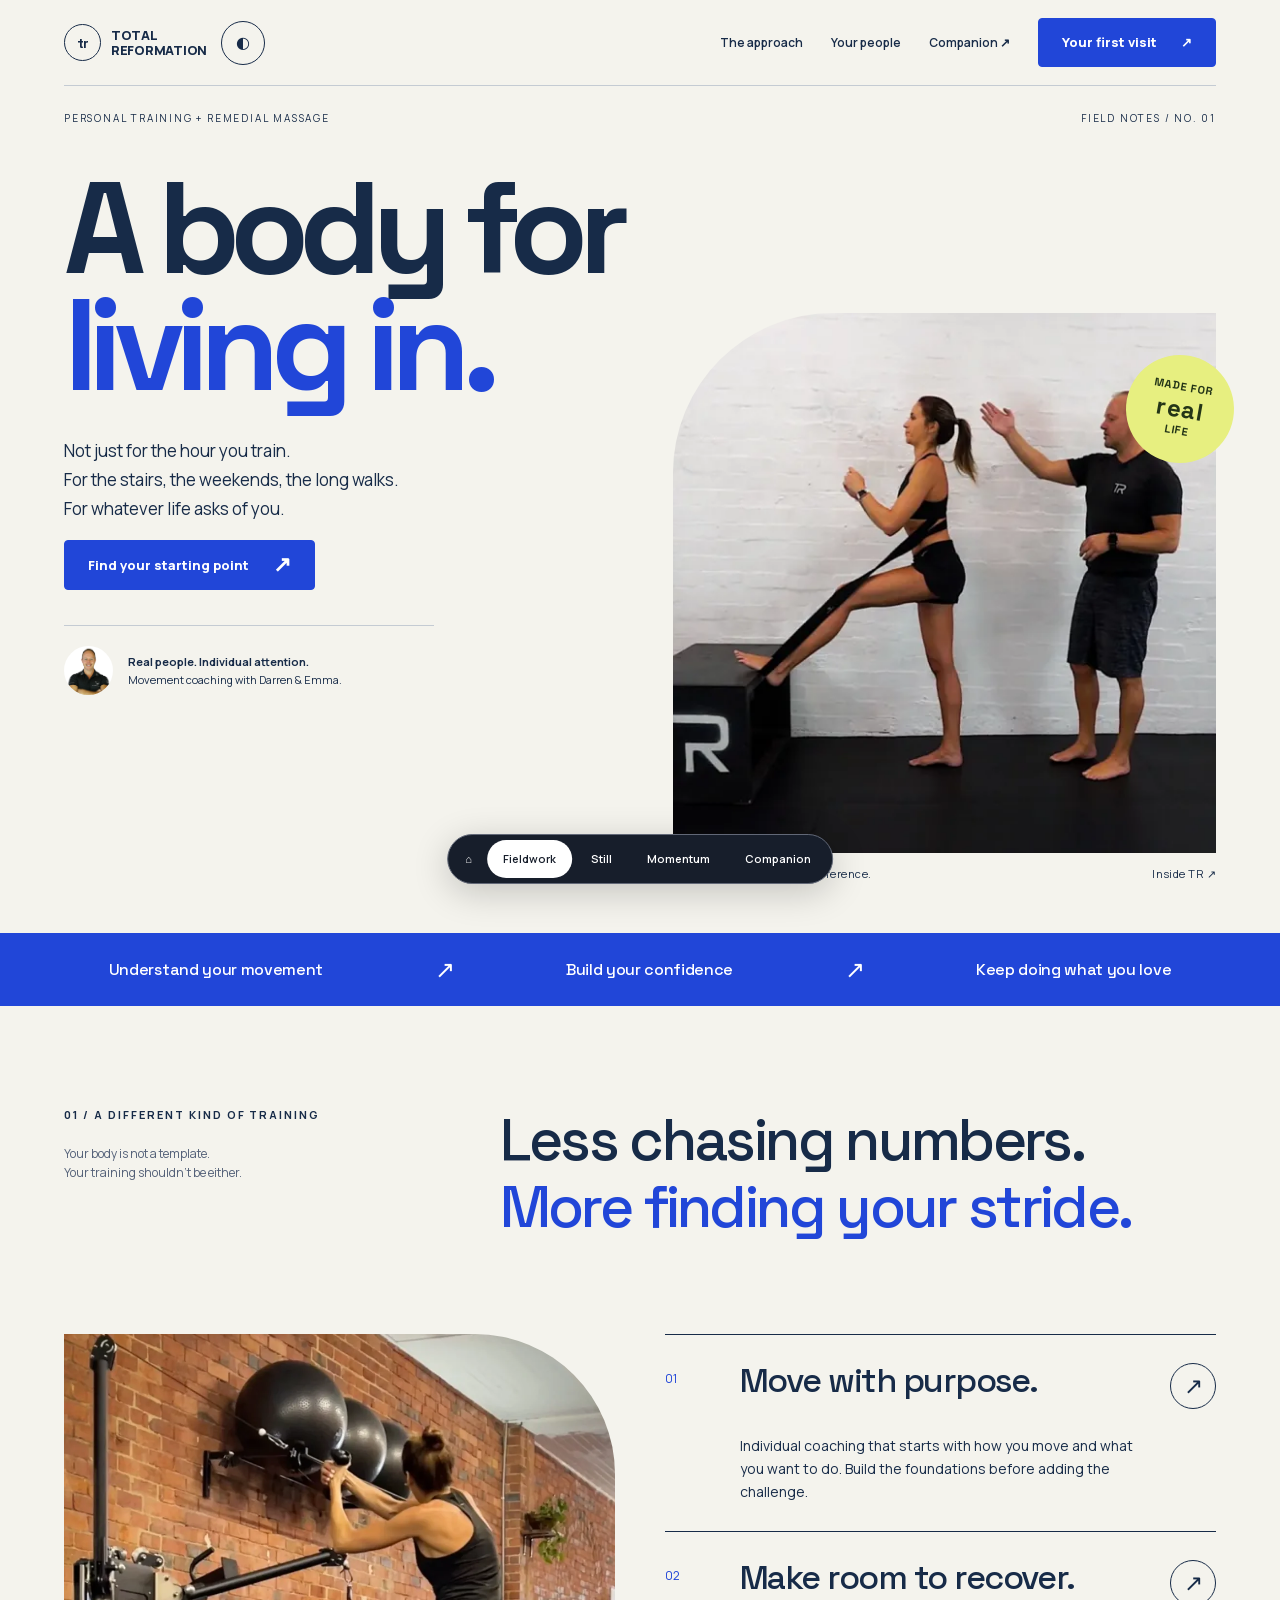
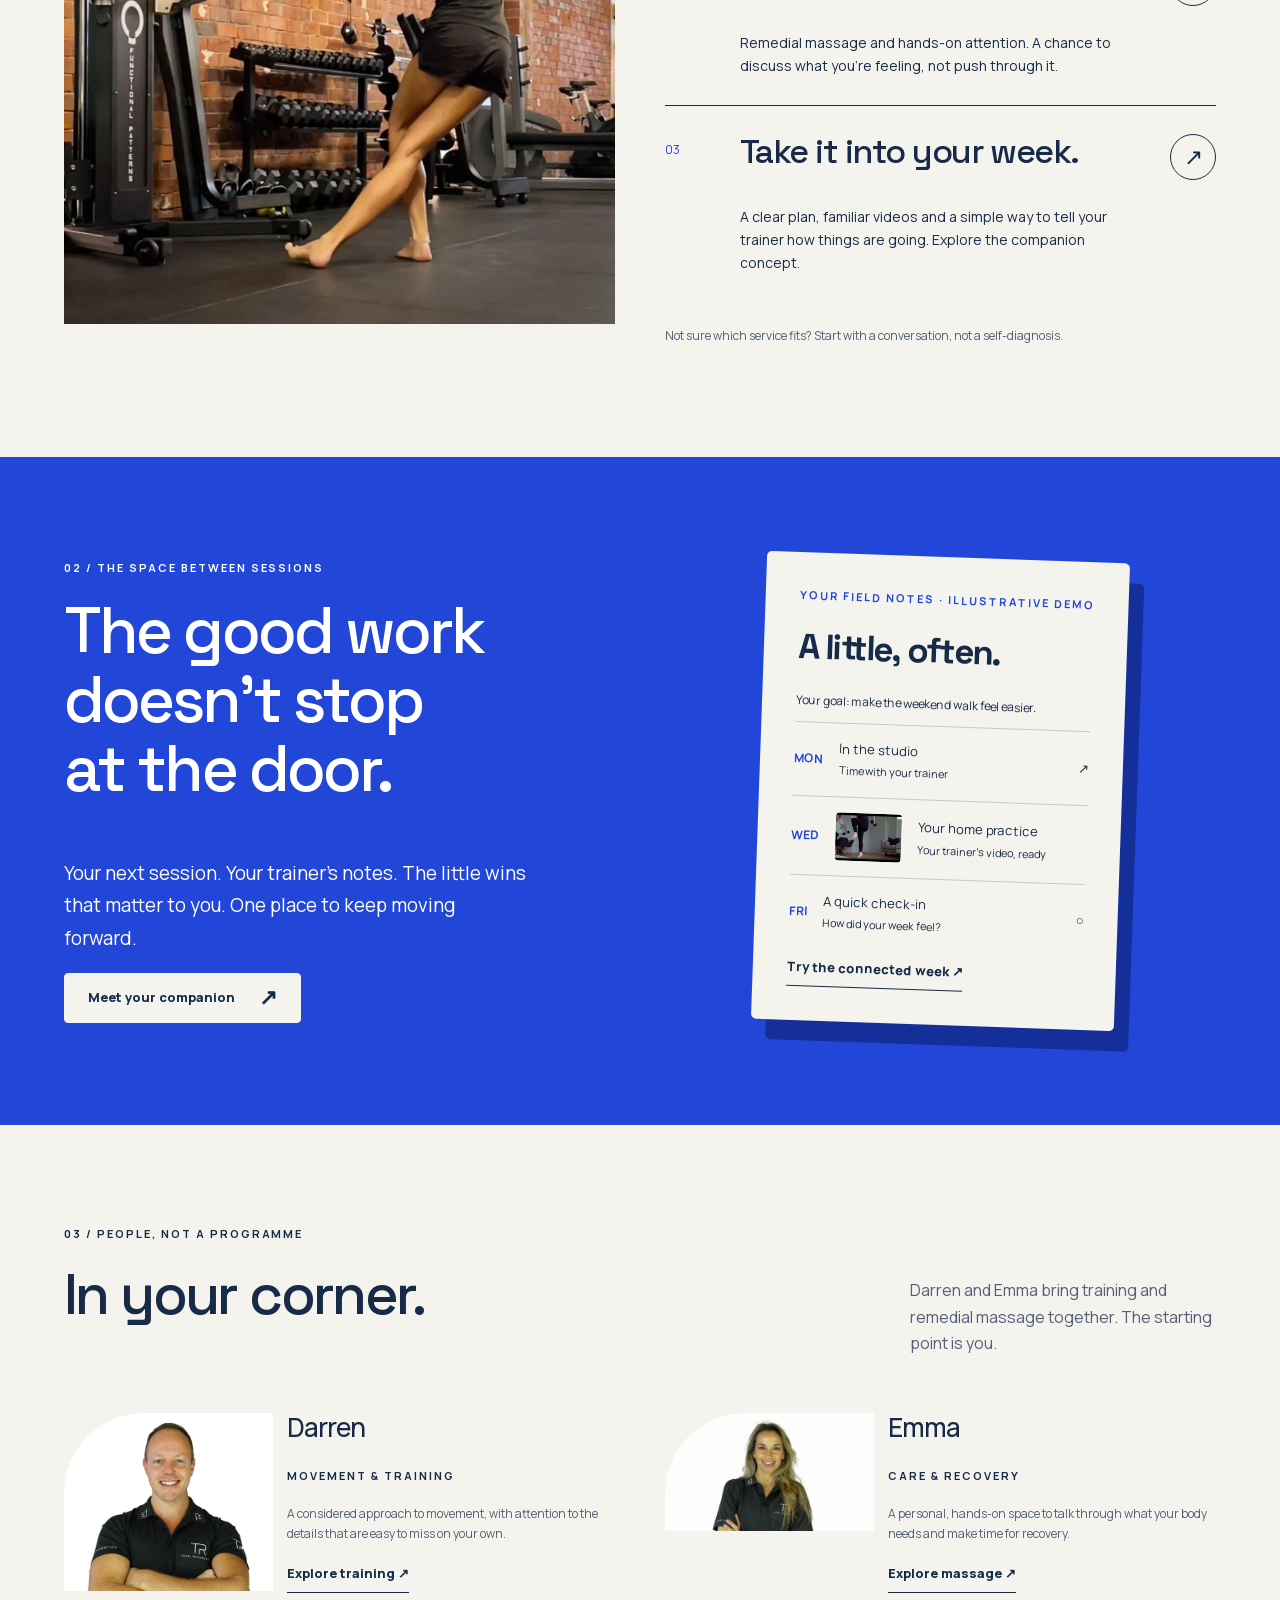
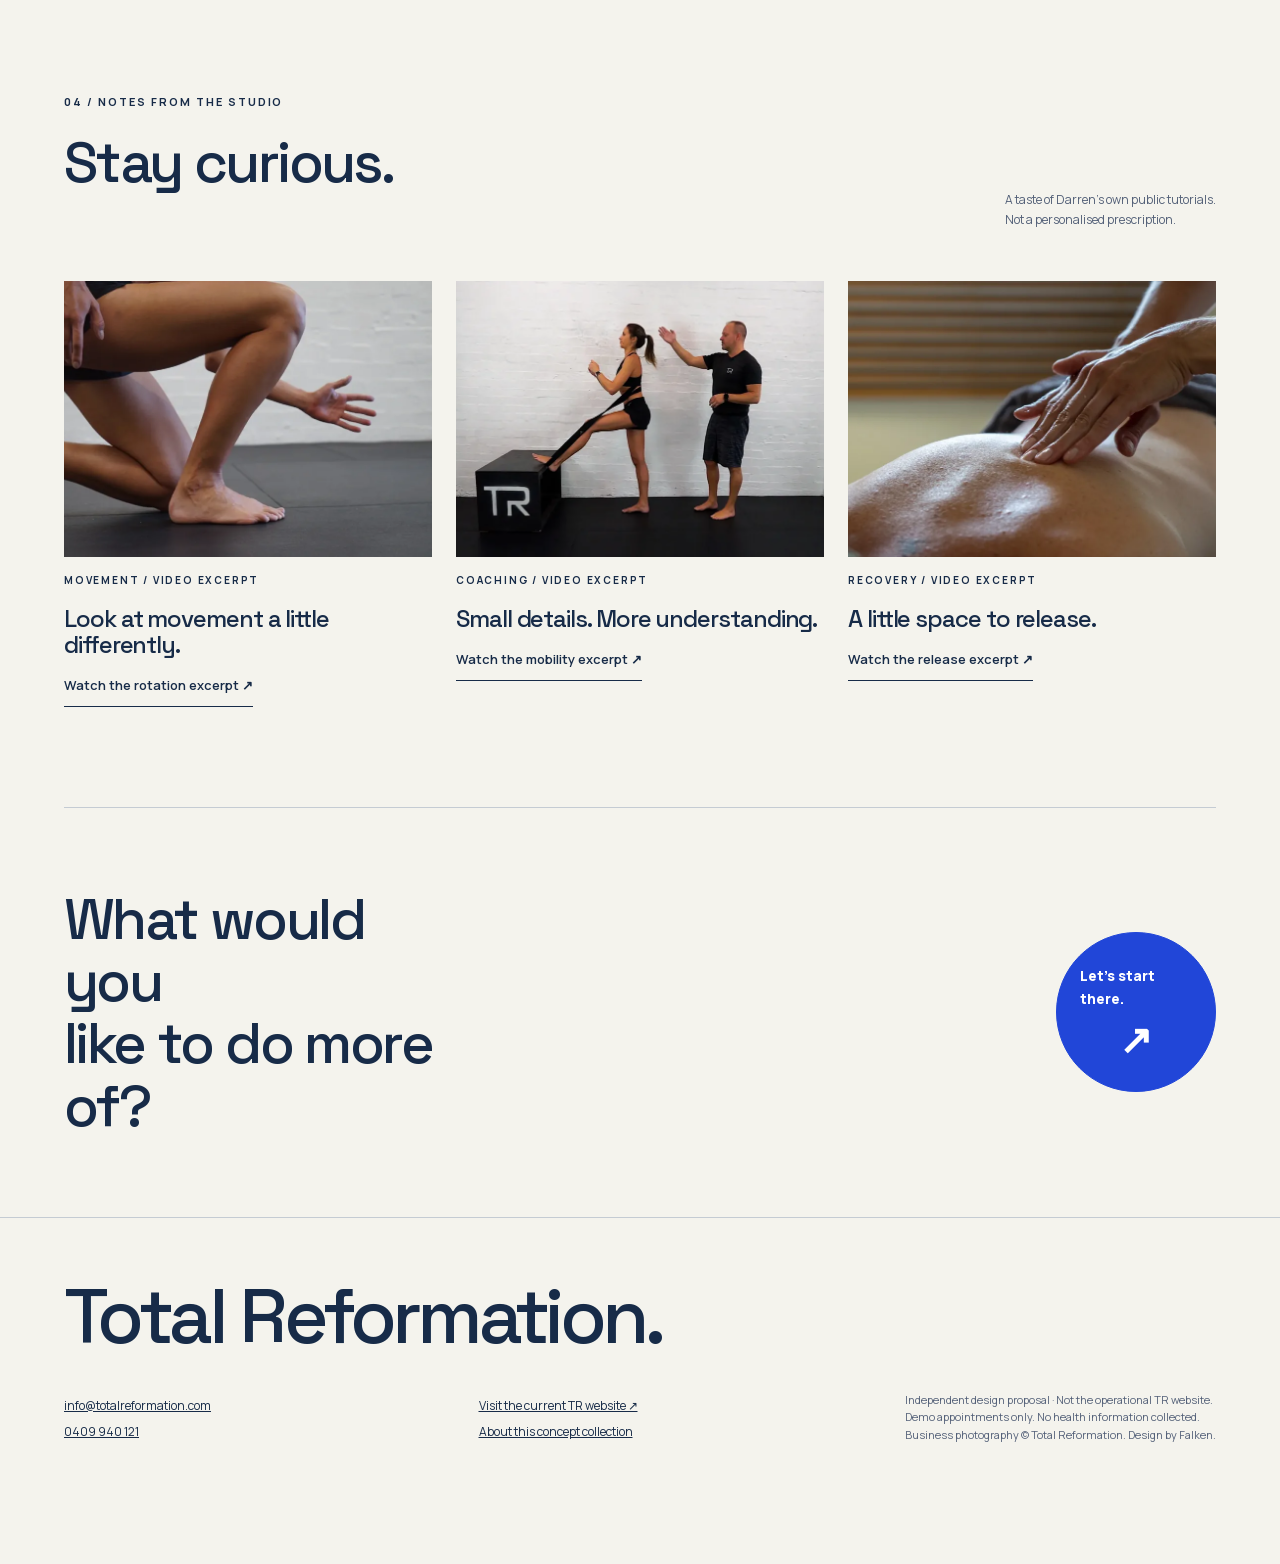
==== fieldwork/index.html @ 8cc41760 "Publish independent TR alternate collection and companion demo" ====
<!doctype html><html lang="en-AU"><head><meta charset="utf-8"><link rel="preload" href="../assets/fonts/space-latin-0.woff2" as="font" type="font/woff2" crossorigin><link rel="preload" href="../assets/fonts/manrope-latin-0.woff2" as="font" type="font/woff2" crossorigin><meta name="viewport" content="width=device-width,initial-scale=1,viewport-fit=cover"><meta name="robots" content="noindex,nofollow"><meta name="description" content="A bold editorial concept for personal training and remedial massage."><meta name="theme-color" content="#2348ea"><title>Fieldwork — movement, for the life you lead · Total Reformation</title><link rel="icon" href="../assets/icon.svg" type="image/svg+xml"><link rel="stylesheet" href="../assets/core.css"><link rel="stylesheet" href="../assets/directions.css"><meta property="og:title" content="Total Reformation — the alternate collection"><meta property="og:description" content="Three independent website concepts and a working companion demo by Falken."><meta property="og:type" content="website"><meta property="og:url" content="https://falk3n.github.io/tr-atelier/fieldwork/"><meta property="og:image" content="https://falk3n.github.io/tr-atelier/assets/previews/social.jpg"><meta name="twitter:card" content="summary_large_image"></head><body class="fieldwork" data-concept="fieldwork"><a href="#main" class="skip">Skip to content</a><header class="wrap site-nav"><div class="flex"><a class="brand" href="../"><span class="brand-mark" aria-hidden="true">tr</span><span>TOTAL<br>REFORMATION</span></a><div class="theme-wrap"><button class="theme-toggle" aria-label="Choose colour theme" aria-expanded="false" aria-controls="theme-menu">◐</button><div class="theme-menu" id="theme-menu" hidden><button data-theme="default" aria-pressed="true"><i style="--swatch:#2146d8"></i>Cobalt</button><button data-theme="ink" aria-pressed="false"><i style="--swatch:#172b48"></i>Ink</button></div></div></div><nav class="nav-links" id="primary-navigation" aria-label="Main navigation"><a href="#approach">The approach</a><a href="#people">Your people</a><a href="../app/">Companion ↗</a><button class="btn" data-book="First conversation">Your first visit <span aria-hidden="true">↗</span></button></nav><button class="mobile-menu" aria-label="Open navigation" aria-expanded="false" aria-controls="primary-navigation">☰</button></header>
<main id="main"><div class="wrap"><div class="field-topline"><span>Personal training + remedial massage</span><span>Field notes / No. 01</span></div><section class="field-hero" aria-labelledby="hero-title"><h1 id="hero-title" class="field-title fade-in">A body for<br><span>living in.</span></h1><div class="field-hero-grid"><div class="field-hero-copy"><p class="lede">Not just for the hour you train.<br>For the stairs, the weekends, the long walks. For whatever life asks of you.</p><button class="btn" data-finder>Find your starting point <span class="arrow" aria-hidden="true">↗</span></button><div class="field-note"><img src="../assets/img/darren-portrait.webp" srcset="../assets/img/darren-portrait-600.webp 600w, ../assets/img/darren-portrait-1000.webp 1000w, ../assets/img/darren-portrait.webp 1400w" sizes="(max-width: 650px) 90vw, 650px" width="49" height="49" alt="Darren"><p><b>Real people. Individual attention.</b><br>Movement coaching with Darren & Emma.</p></div></div><figure class="field-photo"><img src="../assets/img/box-coach.webp" srcset="../assets/img/box-coach-600.webp 600w, ../assets/img/box-coach-1000.webp 1000w, ../assets/img/box-coach.webp 1800w" sizes="(max-width: 650px) 90vw, 650px" width="900" height="600" fetchpriority="high" alt="Darren guiding a client through a movement on a training box"><div class="field-stamp" aria-hidden="true">MADE FOR<span>real</span>LIFE</div><figcaption class="image-label"><span>01 / The detail makes the difference.</span><span>Inside TR ↗</span></figcaption></figure></div></section></div>
<div class="field-stripe" aria-label="Our focus"><span>Understand your movement</span><i aria-hidden="true">↗</i><span>Build your confidence</span><i aria-hidden="true">↗</i><span>Keep doing what you love</span></div>
<section id="approach" class="section wrap"><div class="field-intro"><div><span class="eyebrow">01 / A different kind of training</span><p class="muted small">Your body is not a template.<br>Your training shouldn’t be either.</p></div><h2>Less chasing numbers.<br><span>More finding your stride.</span></h2></div><div class="grid-2" style="margin-top:45px"><img class="field-method-photo" src="../assets/img/cable-lunge.webp" srcset="../assets/img/cable-lunge-600.webp 600w, ../assets/img/cable-lunge-1000.webp 1000w, ../assets/img/cable-lunge.webp 1440w" sizes="(max-width: 650px) 90vw, 650px" width="600" height="900" loading="lazy" alt="A client practising a cable movement in the TR studio"><div><div class="field-service"><span class="num">01</span><div><h3>Move with purpose.</h3><p>Individual coaching that starts with how you move and what you want to do. Build the foundations before adding the challenge.</p></div><button data-book="Private training" aria-label="Explore private training">↗</button></div><div class="field-service"><span class="num">02</span><div><h3>Make room to recover.</h3><p>Remedial massage and hands-on attention. A chance to discuss what you’re feeling, not push through it.</p></div><button data-book="Remedial massage" aria-label="Explore remedial massage">↗</button></div><div class="field-service"><span class="num">03</span><div><h3>Take it into your week.</h3><p>A clear plan, familiar videos and a simple way to tell your trainer how things are going. Explore the companion concept.</p></div><button data-finder aria-label="Explore a plan for your week">↗</button></div><p class="small muted" style="margin-top:24px">Not sure which service fits? Start with a conversation, not a self-diagnosis.</p></div></div></section>
<section class="field-blue section"><div class="wrap grid-2"><div><span class="eyebrow">02 / The space between sessions</span><h2>The good work<br>doesn’t stop<br>at the door.</h2><p class="lede">Your next session. Your trainer’s notes. The little wins that matter to you. One place to keep moving forward.</p><a class="btn light" href="../app/">Meet your companion <span class="arrow">↗</span></a></div><div class="notebook"><span class="eyebrow">Your field notes · illustrative demo</span><div class="day">A little, often.</div><p class="small">Your goal: make the weekend walk feel easier.</p><div class="notebook-row"><b>MON</b><div>In the studio<br><small>Time with your trainer</small></div><span>↗</span></div><div class="notebook-row"><b>WED</b><img src="../assets/video/rotation-flow.jpg" width="66" height="48" loading="lazy" alt="Preview of Darren’s movement tutorial"><div>Your home practice<br><small>Your trainer’s video, ready</small></div></div><div class="notebook-row"><b>FRI</b><div>A quick check-in<br><small>How did your week feel?</small></div><span>○</span></div><a class="text-link" href="../app/">Try the connected week ↗</a></div></div></section>
<section id="people" class="section wrap"><div class="section-head"><div><span class="eyebrow">03 / People, not a programme</span><h2>In your corner.</h2></div><p class="muted">Darren and Emma bring training and remedial massage together. The starting point is you.</p></div><div class="grid-2"><article class="flex" style="align-items:start"><img src="../assets/img/darren-portrait.webp" srcset="../assets/img/darren-portrait-600.webp 600w, ../assets/img/darren-portrait-1000.webp 1000w, ../assets/img/darren-portrait.webp 1400w" sizes="(max-width: 650px) 90vw, 650px" width="180" height="200" loading="lazy" alt="Darren" style="width:38%;border-radius:80px 0 0 0"><div><h3>Darren</h3><span class="eyebrow">Movement & training</span><p class="small muted">A considered approach to movement, with attention to the details that are easy to miss on your own.</p><button class="text-link" data-book="Private training" style="background:none;border:0;border-bottom:1px solid;color:inherit">Explore training ↗</button></div></article><article class="flex" style="align-items:start"><img src="../assets/img/emma-portrait.webp" srcset="../assets/img/emma-portrait-600.webp 600w, ../assets/img/emma-portrait-1000.webp 1000w, ../assets/img/emma-portrait.webp 1400w" sizes="(max-width: 650px) 90vw, 650px" width="180" height="200" loading="lazy" alt="Emma" style="width:38%;border-radius:80px 0 0 0"><div><h3>Emma</h3><span class="eyebrow">Care & recovery</span><p class="small muted">A personal, hands-on space to talk through what your body needs and make time for recovery.</p><button class="text-link" data-book="Remedial massage" style="background:none;border:0;border-bottom:1px solid;color:inherit">Explore massage ↗</button></div></article></div></section>
<section class="wrap section" style="padding-top:0"><div class="section-head"><div><span class="eyebrow">04 / Notes from the studio</span><h2>Stay curious.</h2></div><p class="small muted">A taste of Darren’s own public tutorials.<br>Not a personalised prescription.</p></div><div class="grid-3"><article class="journal-card"><img src="../assets/img/twist.webp" srcset="../assets/img/twist-600.webp 600w, ../assets/img/twist-1000.webp 1000w, ../assets/img/twist.webp 1800w" sizes="(max-width: 650px) 90vw, 650px" width="700" height="450" loading="lazy" alt="Close-up of a controlled floor movement"><span class="eyebrow">Movement / video excerpt</span><h3>Look at movement a little differently.</h3><button data-video="rotation-flow" data-title="Exploring rotation">Watch the rotation excerpt ↗</button></article><article class="journal-card"><img src="../assets/img/box-coach.webp" srcset="../assets/img/box-coach-600.webp 600w, ../assets/img/box-coach-1000.webp 1000w, ../assets/img/box-coach.webp 1800w" sizes="(max-width: 650px) 90vw, 650px" width="700" height="450" loading="lazy" alt="Trainer coaching a client on a box"><span class="eyebrow">Coaching / video excerpt</span><h3>Small details. More understanding.</h3><button data-video="box-mobility" data-title="Box mobility, with Darren">Watch the mobility excerpt ↗</button></article><article class="journal-card"><img src="../assets/img/massage.webp" srcset="../assets/img/massage-600.webp 600w, ../assets/img/massage-1000.webp 1000w, ../assets/img/massage.webp 1800w" sizes="(max-width: 650px) 90vw, 650px" width="700" height="450" loading="lazy" alt="Hands-on massage treatment"><span class="eyebrow">Recovery / video excerpt</span><h3>A little space to release.</h3><button data-video="fascial-release" data-title="A look at fascial release">Watch the release excerpt ↗</button></article></div></section>
<section class="field-last wrap"><h2>What would you<br>like to do more of?</h2><button class="btn" data-finder>Let’s start there.<span class="arrow">↗</span></button></section></main><footer class="site-footer"><div class="wrap"><div class="footer-brand">Total Reformation.</div><div class="footer-bottom"><div><a href="mailto:info@totalreformation.com">info@totalreformation.com</a><br><a href="tel:+61409940121">0409 940 121</a></div><div><a href="https://www.totalreformation.com/" target="_blank" rel="noopener">Visit the current TR website ↗</a><br><a href="../#design-notes">About this concept collection</a></div><p class="demo-note">Independent design proposal · Not the operational TR website.<br>Demo appointments only. No health information collected.<br>Business photography © Total Reformation. Design by Falken.</p></div></div></footer><script src="../assets/core.js"></script></body></html>
---- assets/core.css ----
@font-face {
  font-family: Manrope;
  font-style: normal;
  font-weight: 400 800;
  font-display: swap;
  src: url(fonts/manrope-latin-0.woff2) format('woff2');
  unicode-range: U+0000-00FF, U+0131, U+0152-0153, U+02BB-02BC, U+02C6, U+02DA, U+02DC, U+0304, U+0308, U+0329, U+2000-206F, U+20AC, U+2122, U+2191, U+2193, U+2212, U+2215, U+FEFF, U+FFFD;
}
@font-face {
  font-family: Space;
  font-style: normal;
  font-weight: 400 700;
  font-display: swap;
  src: url(fonts/space-latin-0.woff2) format('woff2');
  unicode-range: U+0000-00FF, U+0131, U+0152-0153, U+02BB-02BC, U+02C6, U+02DA, U+02DC, U+0304, U+0308, U+0329, U+2000-206F, U+20AC, U+2122, U+2191, U+2193, U+2212, U+2215, U+FEFF, U+FFFD;
}
@font-face {
  font-family: Editorial;
  font-style: italic;
  font-weight: 400;
  font-display: swap;
  src: url(fonts/editorial-latin-0.woff2) format('woff2');
  unicode-range: U+0000-00FF, U+0131, U+0152-0153, U+02BB-02BC, U+02C6, U+02DA, U+02DC, U+0304, U+0308, U+0329, U+2000-206F, U+20AC, U+2122, U+2191, U+2193, U+2212, U+2215, U+FEFF, U+FFFD;
}
@font-face {
  font-family: Editorial;
  font-style: normal;
  font-weight: 400;
  font-display: swap;
  src: url(fonts/editorial-latin-1.woff2) format('woff2');
  unicode-range: U+0000-00FF, U+0131, U+0152-0153, U+02BB-02BC, U+02C6, U+02DA, U+02DC, U+0304, U+0308, U+0329, U+2000-206F, U+20AC, U+2122, U+2191, U+2193, U+2212, U+2215, U+FEFF, U+FFFD;
}

:root{--paper:#f5f4ec;--ink:#171e2b;--muted:#535965;--line:#cdd0ca;--accent:#2348ea;--on-accent:#fff;--card:#fff;--sans:Manrope,Arial,sans-serif;--display:Space,Arial,sans-serif}*{box-sizing:border-box}html{scroll-behavior:smooth;scroll-padding-top:100px}body{margin:0;font:400 16px/1.65 var(--sans);color:var(--ink);background:var(--paper);-webkit-font-smoothing:antialiased}body:has(dialog[open]){overflow:hidden}a{color:inherit}button,input,select,textarea{font:inherit}button,a,input,select,textarea{-webkit-tap-highlight-color:transparent}button,a{touch-action:manipulation}button{cursor:pointer}img{display:block;max-width:100%;height:auto}video{display:block;width:100%;background:#111}h1,h2,h3,p{margin-top:0}h1,h2,h3{font-weight:500;line-height:1.08;letter-spacing:-.045em}h1,h2{font-family:var(--display)}h1{font-size:clamp(56px,7.8vw,116px)}h2{font-size:clamp(38px,4.5vw,70px)}h3{font-size:26px}p{max-width:65ch}figure{margin:0}.wrap{width:min(1360px,90%);margin-inline:auto}.section{padding-block:100px}.eyebrow{font:700 11px/1.6 var(--sans);text-transform:uppercase;letter-spacing:.18em;display:block;margin-bottom:20px}.lede{font-size:19px;line-height:1.7;max-width:42ch}.muted{color:var(--muted)}.small{font-size:12px;line-height:1.6}.flex{display:flex;align-items:center;gap:14px}.spread{justify-content:space-between}.stack{display:flex;flex-direction:column;gap:14px}.grid-2{display:grid;grid-template-columns:1fr 1fr;gap:50px}.grid-3{display:grid;grid-template-columns:repeat(3,1fr);gap:24px}.section-head{display:flex;justify-content:space-between;align-items:end;gap:40px;margin-bottom:40px}.section-head>p{max-width:34ch}.btn{display:inline-flex;align-items:center;justify-content:center;gap:24px;min-height:48px;padding:13px 23px;text-decoration:none;background:var(--accent);color:var(--on-accent);border:1px solid var(--accent);font-size:13px;font-weight:800;border-radius:4px;transition:transform .2s,background .2s}.btn:hover{transform:translateY(-3px)}.btn.ghost{background:transparent;border-color:currentColor;color:inherit}.btn.light{background:var(--paper);color:var(--ink);border-color:var(--paper)}.text-link{text-decoration:none;border-bottom:1px solid currentColor;padding:8px 0;display:inline-block;font-size:13px;font-weight:800}.arrow{font-family:Arial,sans-serif;font-size:22px;line-height:1}.pill{font-size:11px;letter-spacing:.07em;border:1px solid currentColor;border-radius:99px;padding:7px 12px;display:inline-flex;align-items:center;gap:8px}.site-nav{height:86px;display:flex;align-items:center;justify-content:space-between;gap:20px;position:relative;z-index:20}.brand{display:flex;align-items:center;gap:10px;text-decoration:none;font-size:13px;font-weight:800;line-height:1.15;letter-spacing:-.02em}.brand-mark{width:37px;height:37px;display:grid;place-items:center;border:1.5px solid currentColor;border-radius:50%;font:700 14px var(--display);letter-spacing:-.08em}.nav-links{display:flex;align-items:center;gap:28px}.nav-links a{font-size:12px;font-weight:600;text-decoration:none}.mobile-menu{display:none;min-width:44px;min-height:44px;border:1px solid currentColor;background:none;color:inherit;border-radius:50%}.skip{position:fixed;top:-100px;left:16px;z-index:300;background:#fff;color:#111;padding:12px}.skip:focus{top:12px}:focus-visible{outline:3px solid #e5632b;outline-offset:5px}button:disabled{opacity:.5;cursor:not-allowed}.demo-note{font-size:11px;line-height:1.6;color:var(--muted)}.portrait{aspect-ratio:4/5;object-fit:cover}.image-label{font-size:11px;display:flex;justify-content:space-between;padding-top:12px;letter-spacing:.04em}.rule{border:0;border-top:1px solid var(--line);margin:35px 0}.site-footer{padding:60px 0 110px;border-top:1px solid var(--line)}.site-footer .footer-brand{font:500 clamp(35px,6vw,88px)/1 var(--display);letter-spacing:-.06em;margin-bottom:36px}.footer-bottom{display:flex;flex-wrap:wrap;justify-content:space-between;gap:20px}.footer-bottom a{font-size:12px}.concept-dock{position:fixed;z-index:80;bottom:16px;left:50%;transform:translateX(-50%);display:flex;gap:3px;padding:5px;background:#171e2b;color:#fff;border:1px solid #626877;border-radius:99px;box-shadow:0 8px 36px #0003;max-width:calc(100% - 16px)}.concept-dock a{white-space:nowrap;text-decoration:none;font-size:11px;font-weight:600;padding:10px 16px;border-radius:99px;line-height:1.2;display:flex;align-items:center;min-height:38px}.concept-dock a:hover{background:#333c4b}.concept-dock a[aria-current=page]{color:#171e2b;background:#fff}.concept-dock .dock-home{padding-inline:12px}.visually-hidden{position:absolute;width:1px;height:1px;padding:0;margin:-1px;overflow:hidden;clip:rect(0,0,0,0);white-space:nowrap;border:0}
dialog{color:var(--ink);background:var(--paper);border:0;border-radius:12px;width:min(620px,calc(100% - 28px));max-height:calc(100dvh - 40px);padding:32px;box-shadow:0 20px 100px #0005}dialog::backdrop{background:#111827b8;backdrop-filter:blur(6px)}dialog h2{font-size:36px;margin:18px 0}dialog h3{font-size:24px}.dialog-head{display:flex;align-items:center;justify-content:space-between;gap:20px}.icon-btn{min-height:44px;min-width:44px;border:1px solid var(--line);border-radius:50%;background:transparent;color:inherit;font-size:22px}.dialog-actions{display:flex;flex-wrap:wrap;gap:12px;margin-top:24px}.choice-grid{display:grid;grid-template-columns:1fr 1fr;gap:10px;margin:24px 0}.choice{border:1px solid var(--line);border-radius:5px;background:var(--card);color:var(--ink);padding:18px;text-align:left;min-height:68px;font-size:14px}.choice:hover,.choice[aria-pressed=true]{border-color:var(--accent);box-shadow:inset 0 0 0 1px var(--accent)}.result-box{border-left:3px solid var(--accent);background:var(--card);padding:24px;margin-top:20px}.field{display:grid;gap:6px;margin-bottom:18px;font-size:13px;font-weight:600}input,select,textarea{border:1px solid var(--line);border-radius:5px;background:var(--card);color:var(--ink);padding:13px 14px;min-height:48px;min-width:0;width:100%}textarea{resize:vertical}.toast{position:fixed;bottom:92px;left:50%;transform:translateX(-50%);z-index:200;background:#171e2b;color:white;padding:12px 22px;border-radius:6px;font-size:13px;max-width:calc(100% - 32px);box-shadow:0 10px 25px #0003}.faq{border-top:1px solid var(--line)}.faq details{border-bottom:1px solid var(--line);padding:22px 0}.faq summary{font-size:17px;cursor:pointer;font-weight:600;list-style:none;display:flex;justify-content:space-between;gap:20px}.faq summary:after{content:'+';font-size:22px}.faq details[open] summary:after{content:'−'}.faq details p{color:var(--muted);font-size:14px;margin:16px 35px 0 0}.theme-wrap{position:relative}.theme-toggle{background:none;color:inherit;border:1px solid currentColor;border-radius:50%;width:30px;height:30px;display:grid;place-items:center;min-height:44px;min-width:44px}.theme-menu{position:absolute;left:0;top:50px;min-width:180px;padding:8px;border-radius:8px;background:var(--paper);color:var(--ink);border:1px solid var(--line);box-shadow:0 14px 40px #0003}.theme-menu button{width:100%;border:0;background:none;color:inherit;display:flex;align-items:center;gap:10px;padding:12px;text-align:left;font-size:13px}.theme-menu i{display:block;width:13px;height:13px;border-radius:50%;background:var(--swatch)}.theme-menu button[aria-pressed=true]:after{content:'✓';margin-left:auto}.fade-in{animation:arrive .65s both}@keyframes arrive{from{opacity:0;transform:translateY(18px)}to{opacity:1;transform:none}}
@media(max-width:900px){.wrap{width:90%}.section{padding-block:70px}.nav-links{gap:18px}.grid-2{gap:30px}.section-head{align-items:start}.site-nav{height:76px}}@media(max-width:650px){h1{font-size:58px}h2{font-size:39px}.lede{font-size:17px}.section{padding-block:60px}.grid-2,.grid-3{grid-template-columns:1fr;gap:28px}.section-head{display:block}.site-nav{height:74px}.nav-links{display:none;position:absolute;top:65px;right:0;min-width:230px;padding:24px;flex-direction:column;align-items:stretch;background:var(--paper);color:var(--ink);border:1px solid var(--line);box-shadow:0 20px 30px #0002;border-radius:8px}.nav-links.open{display:flex}.nav-links a{padding:8px}.mobile-menu{display:block}.concept-dock{bottom:9px;gap:0}.concept-dock a{font-size:10px;padding:10px 11px}.concept-dock .dock-home{padding-inline:9px}.concept-dock .dock-prefix{display:none}.footer-bottom{flex-direction:column}.site-footer{padding-top:45px}.choice-grid{grid-template-columns:1fr}dialog{padding:24px}.theme-menu{left:-80px}.btn{gap:14px}}
@media(prefers-reduced-motion:reduce){html{scroll-behavior:auto}*,*:before,*:after{animation:none!important;transition:none!important;scroll-behavior:auto!important}}
---- assets/directions.css ----
/* Three independent art directions, not three skins of one layout. */
/* FIELDWORK — editorial, asymmetric, blue ink. */
.fieldwork{--paper:#f4f3ed;--ink:#172b48;--accent:#2146d8;--muted:#536078;--line:#c4cbd3}.fieldwork .site-nav{border-bottom:1px solid var(--line)}.field-topline{display:flex;justify-content:space-between;font-size:10px;letter-spacing:.18em;text-transform:uppercase;padding:24px 0 0}.field-hero{position:relative;padding-top:28px}.field-title{font-size:clamp(68px,10.1vw,154px);line-height:.91;letter-spacing:-.075em;margin:15px 0 32px;position:relative;z-index:2;font-weight:700;max-width:10ch}.field-title span{color:var(--accent)}.field-hero-grid{display:grid;grid-template-columns:1.03fr 1fr;gap:50px;align-items:start}.field-hero-copy{padding:0 0 35px;position:relative}.field-hero-copy .lede{font-size:17px;max-width:34ch}.field-photo{margin-top:-124px;position:relative}.field-photo>img{width:100%;height:540px;object-fit:cover;object-position:50% 45%;border-radius:160px 0 0 0}.field-stamp{position:absolute;right:-18px;top:42px;width:108px;height:108px;background:#e7ef80;color:#243517;border-radius:50%;display:flex;flex-direction:column;align-items:center;justify-content:center;text-align:center;transform:rotate(10deg);font:700 11px/1.4 var(--display);letter-spacing:.06em}.field-stamp span{font-size:24px;line-height:1.2}.field-note{display:flex;gap:15px;align-items:center;margin-top:35px;border-top:1px solid var(--line);padding-top:20px;max-width:370px}.field-note img{width:49px;height:49px;border-radius:50%;object-fit:cover}.field-note p{font-size:11px;margin:0}.field-stripe{margin-top:50px;background:var(--accent);color:var(--on-accent);display:flex;justify-content:space-around;align-items:center;gap:22px;padding:21px 5%;font:500 16px var(--display);letter-spacing:-.02em}.field-stripe i{font-size:24px;font-style:normal}.field-intro{display:grid;grid-template-columns:.7fr 1.3fr;gap:50px}.field-intro h2{font-size:clamp(36px,4.6vw,68px);line-height:1.14}.field-intro h2 span{color:var(--accent)}.field-service{border-top:1px solid var(--ink);padding:28px 0;display:grid;grid-template-columns:50px 1fr auto;gap:25px;align-items:start}.field-service h3{font-family:var(--display);font-size:34px}.field-service p{font-size:14px;max-width:48ch;margin-bottom:0}.field-service button{border:1px solid var(--ink);color:var(--ink);background:transparent;width:46px;height:46px;border-radius:50%;font-size:23px}.field-service button:hover{background:var(--accent);color:var(--on-accent)}.field-service .num{font-size:12px;color:var(--accent);padding-top:6px}.field-method-photo{width:100%;height:590px;object-fit:cover;object-position:center;border-radius:0 140px 0 0}.field-blue{background:var(--accent);color:var(--on-accent)}.field-blue .eyebrow,.field-blue .demo-note{color:var(--on-accent)}.field-blue .grid-2{align-items:center}.field-blue h2{font-size:clamp(44px,5vw,76px)}.notebook{background:var(--paper);color:var(--ink);transform:rotate(2deg);border-radius:5px;padding:34px;box-shadow:15px 20px 0 #142e9a;max-width:480px;margin-inline:auto}.notebook .eyebrow{color:var(--accent)}.notebook .day{font:700 35px var(--display);letter-spacing:-.05em;margin:12px 0 22px}.notebook-row{display:flex;align-items:center;gap:16px;padding:15px 0;border-top:1px solid var(--line);font-size:13px}.notebook-row b{font-size:12px;color:var(--accent)}.notebook-row img{width:66px;height:48px;object-fit:cover;border-radius:4px}.notebook-row span{margin-left:auto}.journal-card{position:relative}.journal-card img{width:100%;aspect-ratio:4/3;object-fit:cover;transition:filter .3s}.journal-card:hover img{filter:contrast(1.1)}.journal-card h3{font-family:var(--display);font-size:24px;margin:18px 0 12px}.journal-card button{border:0;background:none;color:var(--ink);padding:5px 0 10px;border-bottom:1px solid currentColor;text-align:left;font-weight:600;font-size:13px}.journal-card .eyebrow{margin:15px 0 4px;font-size:10px}.field-last{border-top:1px solid var(--line);padding-block:80px;display:flex;justify-content:space-between;align-items:center;gap:40px}.field-last h2{max-width:11ch;margin:0}.field-last .btn{border-radius:50%;width:160px;height:160px;font-size:14px;text-align:left;flex-direction:column;gap:10px;flex-shrink:0}.field-last .arrow{font-size:40px}html[data-theme=ink] .fieldwork{--paper:#e9edf1;--ink:#172b48;--accent:#172b48;--muted:#4b596e;--line:#bbc5d1}
/* STILL — a photographic invitation, warm dark and generous quiet. */
.still{--paper:#f2eee6;--ink:#352b26;--muted:#6a5b52;--line:#c9bfb4;--accent:#a9451d;--on-accent:#fff;--display:Editorial,Georgia,serif;--card:#fffaf1}.still .site-nav{height:92px}.still .brand{letter-spacing:.07em;text-transform:uppercase;font-weight:600;font-size:11px}.still .brand-mark{border-radius:0;border:0;font-family:Editorial,serif;font-size:30px;letter-spacing:-.12em}.still .btn{border-radius:0;text-transform:uppercase;letter-spacing:.09em;font-size:10px;padding:17px 23px}.still-hero{margin:0 24px;min-height:680px;height:calc(100svh - 118px);max-height:950px;position:relative;isolation:isolate;background:#332a24;color:#fff4e7;display:flex;align-items:end;overflow:hidden}.still-hero>img{position:absolute;inset:0;width:100%;height:100%;object-fit:cover;object-position:65% 50%;z-index:-2}.still-hero:after{content:'';position:absolute;inset:0;z-index:-1;background:linear-gradient(90deg,#241910ed,#24191080 50%,#24191020),linear-gradient(0deg,#241910a0,transparent 60%)}.still-hero-inner{padding:75px clamp(28px,6vw,110px);width:100%}.still-hero h1{font-size:clamp(66px,7.8vw,116px);line-height:.98;max-width:12ch;font-weight:400;letter-spacing:-.035em;margin-bottom:30px}.still-hero .lede{font-size:16px;max-width:37ch}.still-hero .btn{background:#f4eee4;color:#352b26;border-color:#f4eee4}.still-hero-aside{position:absolute;right:50px;bottom:75px;writing-mode:vertical-rl;font-size:10px;letter-spacing:.2em}.still-quote{text-align:center;padding:120px 20px;max-width:900px;margin:auto}.still-quote h2{font-size:clamp(39px,5vw,68px);line-height:1.18;font-weight:400;letter-spacing:-.035em}.still-quote p{margin-inline:auto;max-width:51ch;font-size:15px}.still-mark{font-family:Editorial,serif;font-size:48px;color:var(--accent);margin-bottom:25px}.still-services{display:grid;grid-template-columns:1.1fr .9fr;gap:9vw;align-items:center}.still-services figure img{width:100%;height:680px;object-fit:cover}.still-services h2{font-size:clamp(45px,5vw,70px);font-weight:400}.still-option{padding:25px 0;border-top:1px solid var(--line)}.still-option h3{font:400 29px var(--display);letter-spacing:-.02em}.still-option p{font-size:13px;max-width:42ch}.still-option button{border:0;border-bottom:1px solid currentColor;color:inherit;background:none;padding:8px 0;font-size:11px;font-weight:800}.still-dark{background:#332c27;color:#f5eee3;--line:#796b61;--muted:#c9bcb0}.still-dark h2{font-weight:400}.still-dark .grid-2{align-items:center;gap:9vw}.still-dark img{width:100%;height:530px;object-fit:cover}.still-ritual{margin:30px 0}.still-ritual>div{display:grid;grid-template-columns:40px 1fr;gap:16px;border-top:1px solid var(--line);padding:20px 0}.still-ritual b{font-weight:400;font-size:12px;color:#eebaa1}.still-ritual h3{font:400 24px var(--display);margin:0 0 8px}.still-ritual p{color:var(--muted);font-size:12px;margin:0}.still-team{display:grid;grid-template-columns:1fr 1fr;gap:24px}.still-person{position:relative;background:#e5dcd0;padding:30px 30px 0;display:flex;align-items:end;gap:22px}.still-person img{width:48%;height:270px;object-fit:cover;mix-blend-mode:multiply}.still-person div{padding-bottom:30px}.still-person h3{font:400 35px var(--display);margin-bottom:10px}.still-person p{font-size:12px;max-width:22ch}.still-companion{display:grid;grid-template-columns:1fr 1fr;gap:70px;align-items:center}.still-card{background:#e6dccd;padding:50px;border-radius:200px 200px 8px 8px;min-height:500px;display:flex;align-items:center;justify-content:center}.still-pocket{background:#fffdf8;box-shadow:0 20px 60px #352b2620;padding:30px;width:280px;border-radius:24px;transform:rotate(-5deg)}.still-pocket h3{font-family:var(--display);font-size:35px;font-weight:400;margin:20px 0}.still-pocket .tiny-line{height:3px;width:100%;background:#e5ddd3;margin:15px 0}.still-pocket .tiny-line:before{content:'';display:block;background:#ac4e28;width:60%;height:100%}.still-pocket p{font-size:12px}.still-pocket img{height:120px;width:100%;object-fit:cover;border-radius:8px}.still-end{text-align:center;padding:100px 0}.still-end h2{font-weight:400;font-size:clamp(48px,6vw,80px);max-width:12ch;margin-inline:auto}html[data-theme=stone] .still{--paper:#eeeae3;--ink:#263b39;--accent:#315d56;--muted:#526864;--line:#bac6c0}.still .site-footer .footer-brand{font-family:Editorial,serif;font-weight:400;letter-spacing:-.03em}
/* MOMENTUM — bold violet geometry and an everyday movement product. */
.momentum{--paper:#f0eefa;--ink:#2c1d48;--muted:#62536e;--line:#c9c1dc;--accent:#5734ce;--on-accent:#fff;--card:#fff;--display:Space,Arial,sans-serif}.momentum .brand-mark{border-radius:11px;background:var(--accent);color:var(--on-accent);border-color:var(--accent)}.momentum .btn{border-radius:99px}.momentum .site-nav{height:90px}.momentum-hero{background:#dcd3f4;border-radius:28px;padding:58px 60px 0;position:relative;overflow:hidden}.momentum-hero-grid{display:grid;grid-template-columns:1.12fr .88fr;gap:20px}.momentum-hero h1{font-size:clamp(64px,7.6vw,112px);font-weight:700;line-height:.92;letter-spacing:-.07em;position:relative;z-index:2;margin-bottom:30px}.momentum-hero h1 em{font-style:normal;color:#6740cd}.momentum-hero .lede{font-size:16px;max-width:32ch;position:relative;z-index:2}.momentum-hero .btn{position:relative;z-index:3;background:#2c1d48;border-color:#2c1d48}.momentum-visual{position:relative;height:620px;align-self:end}.momentum-orbit{position:absolute;width:440px;height:440px;border:1px solid #8c70bd;border-radius:50%;top:20px;left:0}.momentum-orbit:before{content:'';position:absolute;inset:35px;border:1px solid #8c70bd;border-radius:50%}.momentum-orbit:after{content:'';position:absolute;width:20px;height:20px;background:#5734ce;border-radius:50%;top:75px;left:25px}.momentum-visual>img{width:310px;height:450px;object-fit:cover;position:absolute;top:62px;left:65px;border-radius:170px 170px 20px 20px;transform:rotate(6deg);box-shadow:0 25px 50px #3f226a2b}.momentum-badge{position:absolute;top:380px;left:-15px;background:#f7b078;color:#2c1d48;z-index:3;padding:18px 22px;border-radius:18px;transform:rotate(-7deg);box-shadow:0 10px 30px #39235815}.momentum-badge b{display:block;font:700 25px var(--display);letter-spacing:-.04em}.momentum-badge small{font-size:10px}.momentum-mini{position:absolute;right:-16px;top:80px;background:#fff;z-index:3;padding:18px;border-radius:16px;transform:rotate(-4deg);box-shadow:0 12px 35px #39235825;max-width:170px}.momentum-mini p{font-size:11px;margin:5px 0}.momentum-mini .check{display:grid;place-items:center;width:26px;height:26px;border-radius:50%;background:#e5eba8;color:#324214;margin-bottom:12px}.momentum-bottom{display:flex;gap:32px;padding:35px 0;position:relative;z-index:2;font-size:11px;max-width:490px}.momentum-strip{display:flex;justify-content:space-between;padding:35px 5%;font:500 12px var(--display);gap:15px}.momentum-heading{text-align:center;max-width:760px;margin:0 auto 46px}.momentum-heading h2{font-size:clamp(40px,5vw,70px);font-weight:700}.momentum-heading p{margin-inline:auto;max-width:43ch;font-size:15px}.path-grid{display:grid;grid-template-columns:repeat(3,1fr);gap:18px}.path-card{border:1px solid var(--line);border-radius:22px;background:#fff;padding:30px;display:flex;flex-direction:column;min-height:380px;position:relative;overflow:hidden}.path-card:nth-child(2){background:#2c1d48;color:#f7f4ff}.path-card:nth-child(3){background:#e6eca8}.path-card .path-symbol{width:60px;height:60px;margin:18px 0 40px;border:2px solid currentColor;border-radius:50%;display:grid;place-items:center;font-size:32px}.path-card:nth-child(2) .path-symbol{border-radius:17px;transform:rotate(12deg)}.path-card:nth-child(3) .path-symbol{border-radius:50% 50% 0 0}.path-card h3{font:700 31px/1.05 var(--display);max-width:10ch}.path-card p{font-size:13px;max-width:28ch}.path-card button{margin-top:auto;align-self:start;border:0;background:transparent;color:inherit;padding:15px 0 0;font-size:12px;font-weight:800;border-bottom:1px solid currentColor}.momentum-week{background:#5734ce;color:#fff;border-radius:28px;padding:60px;display:grid;grid-template-columns:1fr 1fr;gap:60px;align-items:center;overflow:hidden}.momentum-week h2{font-weight:700}.momentum-week p{font-size:15px}.week-stack{display:grid;gap:12px;transform:rotate(-3deg)}.week-tile{display:flex;align-items:center;gap:18px;border-radius:14px;padding:24px;background:#f0eefa;color:#2c1d48;font-size:13px;box-shadow:0 6px 20px #190a4c20}.week-tile:nth-child(2){margin-left:32px;background:#e6eca8}.week-tile:nth-child(3){margin-right:25px;background:#f7b078}.week-tile b{display:block;font-size:12px}.week-tile span{font-size:11px}.week-tile .week-num{font:700 26px var(--display);border-right:1px solid #65537850;padding-right:18px}.time-selector{display:flex;gap:8px;margin:25px 0}.time-selector button{border:1px solid #bba8ef;border-radius:99px;background:none;color:#fff;padding:12px 20px;font-size:12px}.time-selector button[aria-pressed=true]{background:#fff;color:#4525ac;border-color:#fff}.time-result{font-size:12px!important;min-height:70px}.momentum-people{display:grid;grid-template-columns:1.15fr .85fr;gap:70px;align-items:center}.momentum-people>img{width:100%;height:520px;object-fit:cover;border-radius:28px}.momentum-people h2{font-weight:700}.momentum-people .people-pills{display:flex;gap:10px;margin:24px 0;flex-wrap:wrap}.momentum-last{background:#e6eca8;border-radius:28px;padding:70px;text-align:center;margin-block:30px 90px}.momentum-last h2{font-weight:700;max-width:12ch;margin-inline:auto}.momentum-last p{margin-inline:auto;max-width:42ch}.momentum .site-footer{border-top:0}html[data-theme=apricot] .momentum{--paper:#fff0e4;--ink:#38294b;--accent:#7040a0;--muted:#6b5869;--line:#ddc8c4}html[data-theme=apricot] .momentum-hero{background:#ffd5b7}html[data-theme=apricot] .momentum-hero h1 em{color:#71409b}
@media(max-width:1050px){.field-title{font-size:104px}.field-photo{margin-top:-70px}.field-photo>img{height:510px}.field-hero-grid{gap:25px}.momentum-hero{padding:40px 35px 0}.momentum-visual{height:580px}.momentum-visual>img{left:25px;width:260px;height:420px}.momentum-orbit{left:-10px;width:330px;height:330px}.momentum-mini{right:-16px;top:35px}.momentum-week{padding:40px;gap:30px}.still-services{gap:50px}.still-services figure img{height:610px}.still-person{padding:20px 20px 0;gap:15px}.still-person img{height:240px}.path-card{padding:25px}.momentum-hero h1{font-size:82px}.still-companion{gap:40px}}
@media(max-width:800px){.field-title{font-size:90px}.field-photo{margin-top:-35px}.field-photo>img{height:470px;border-radius:100px 0 0 0}.field-stamp{width:85px;height:85px;right:-10px;font-size:9px}.field-hero-copy .lede{font-size:15px}.field-intro{grid-template-columns:1fr;gap:10px}.field-method-photo{height:470px}.still-team{grid-template-columns:1fr}.still-person img{height:260px;object-fit:contain}.still-person div{max-width:250px}.still-hero{min-height:650px;max-height:850px}.still-services{gap:35px}.momentum-hero-grid{grid-template-columns:1fr 1fr}.momentum-hero h1{font-size:70px}.momentum-visual{height:550px}.momentum-mini{right:-22px;top:15px;max-width:140px;padding:13px}.momentum-visual>img{left:18px;width:230px;height:395px;top:90px}.momentum-badge{left:0;top:420px;padding:15px}.momentum-badge b{font-size:22px}.momentum-orbit{width:290px;height:290px}.momentum-week{grid-template-columns:1fr;gap:35px}.path-grid{gap:12px}.path-card{padding:22px;min-height:410px}.path-card h3{font-size:27px}.momentum-people{gap:30px}.still-card{padding:35px}.still-companion{gap:35px}}
@media(max-width:650px){.field-topline{font-size:8px;padding-top:20px}.field-title{font-size:76px;max-width:10ch;margin:15px 0 28px}.field-hero-grid{display:flex;flex-direction:column;gap:28px}.field-photo{margin-top:0;width:100%}.field-photo>img{height:330px;border-radius:100px 0 0 0;object-position:center 39%}.field-hero-copy{padding:0}.field-hero-copy .lede{max-width:35ch;font-size:16px}.field-stamp{right:-9px;top:30px}.field-note{display:none}.field-stripe{margin-top:30px;padding:20px 5%;gap:12px;font-size:10px}.field-stripe i{font-size:15px}.field-service{gap:10px;grid-template-columns:24px 1fr auto}.field-service h3{font-size:29px}.field-method-photo{height:440px}.notebook{transform:rotate(1deg);padding:25px;max-width:100%;box-shadow:8px 10px 0 #142e9a}.field-last{padding-block:50px;gap:15px}.field-last h2{font-size:36px}.field-last .btn{width:115px;height:115px;font-size:11px}.field-last .arrow{font-size:28px}.still .site-nav{height:77px}.still-hero{margin:0 12px;height:720px;min-height:0;max-height:none}.still-hero-inner{padding:40px 26px 55px}.still-hero h1{font-size:62px;max-width:100%}.still-hero .lede{font-size:15px;max-width:31ch}.still-hero>img{object-position:65% center}.still-hero:after{background:linear-gradient(0deg,#241910ed,#24191070 75%,#24191025)}.still-hero-aside{display:none}.still-quote{padding:75px 22px 50px}.still-quote h2{font-size:40px}.still-services{grid-template-columns:1fr;gap:40px}.still-services figure img{height:450px}.still-services h2{font-size:48px}.still-dark .grid-2{gap:40px}.still-dark img{height:380px}.still-person img{height:220px}.still-person h3{font-size:30px}.still-person div{padding-bottom:15px}.still-companion{grid-template-columns:1fr}.still-card{min-height:420px;padding:35px}.still-end{padding:70px 0}.momentum .site-nav{height:78px}.momentum-hero{padding:35px 25px 0;border-radius:20px}.momentum-hero-grid{grid-template-columns:1fr}.momentum-hero h1{font-size:67px;max-width:9ch}.momentum-hero .lede{font-size:15px;max-width:30ch}.momentum-hero .eyebrow{font-size:9px}.momentum-visual{height:450px;margin-top:20px}.momentum-visual>img{width:220px;height:330px;left:40px;top:35px}.momentum-orbit{top:20px;left:7px;width:280px;height:280px}.momentum-mini{top:15px;right:-10px;width:135px}.momentum-badge{top:320px;left:0}.momentum-bottom{font-size:9px;padding:15px 0 25px;gap:20px}.momentum-strip{font-size:10px;flex-wrap:wrap;justify-content:center;padding:25px 0;gap:16px}.momentum-heading h2{font-size:44px}.path-grid{grid-template-columns:1fr}.path-card{min-height:295px;padding:28px}.path-card .path-symbol{position:absolute;right:30px;top:25px;margin:0}.path-card h3{font-size:35px;margin-top:25px}.path-card p{max-width:25ch}.momentum-week{padding:34px 25px;border-radius:20px}.momentum-week h2{font-size:43px}.week-tile{padding:20px 16px;gap:12px}.week-tile:nth-child(2){margin-left:15px}.momentum-people{grid-template-columns:1fr;gap:35px}.momentum-people>img{height:370px}.momentum-last{padding:45px 25px;margin-bottom:60px;border-radius:20px}.momentum-last h2{font-size:43px}.time-selector button{padding:12px 17px}.field-blue .grid-2{gap:40px}}
@media(max-width:375px){.field-title{font-size:66px}.momentum-hero h1{font-size:59px}.momentum-visual>img{left:25px}.momentum-orbit{width:245px;height:245px}.still-hero h1{font-size:62px}}
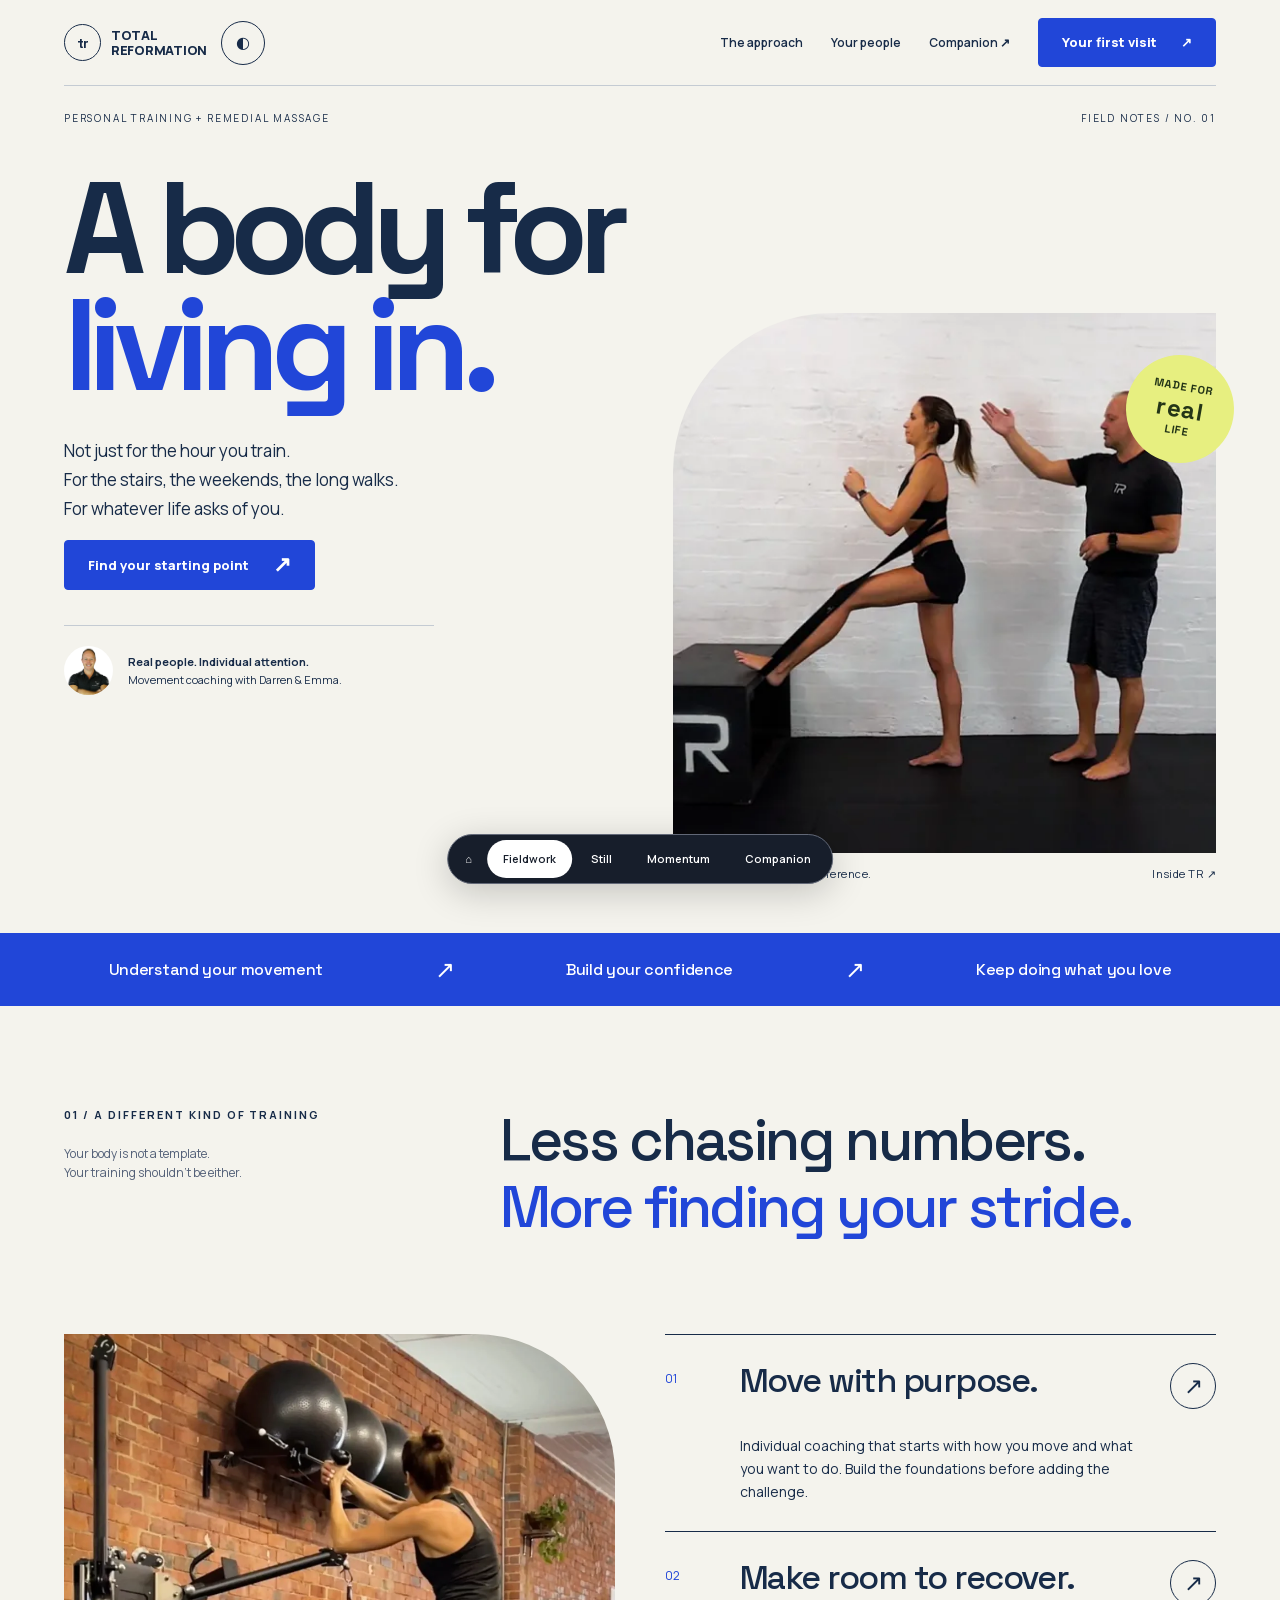
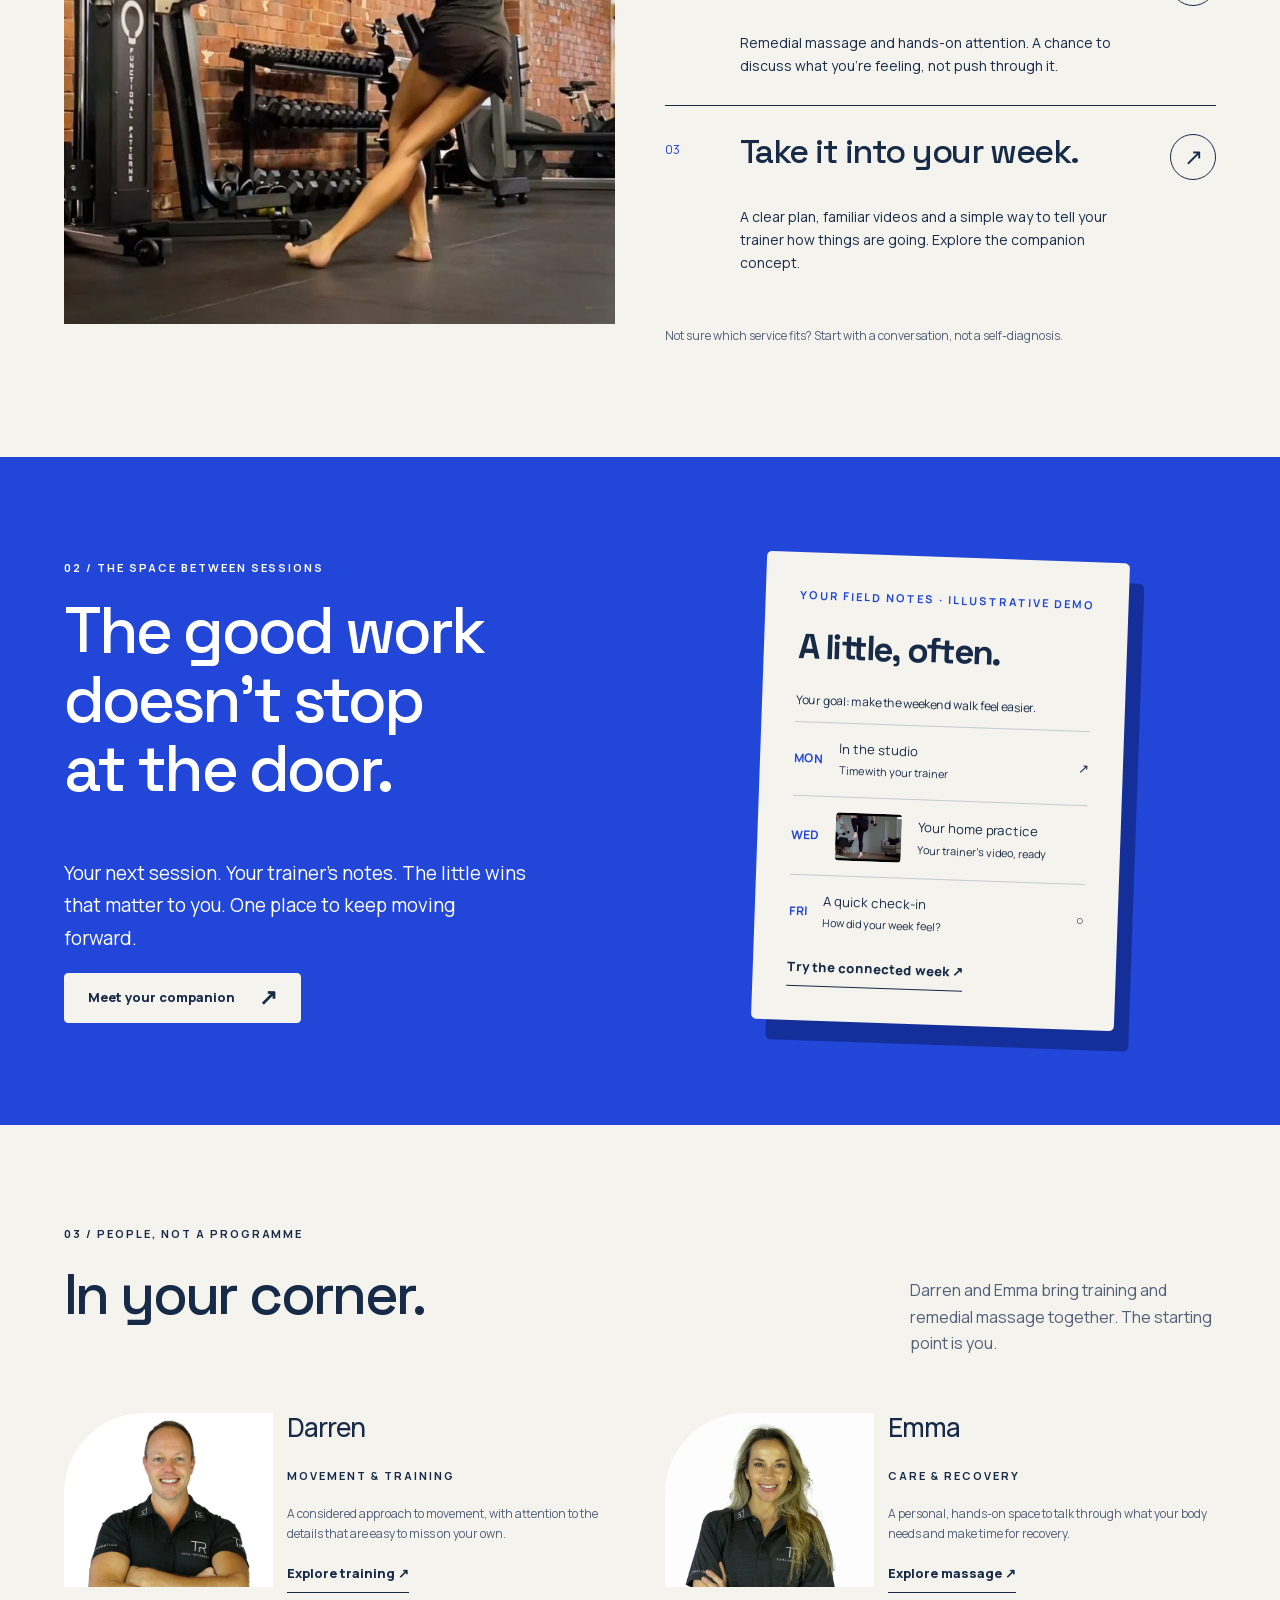
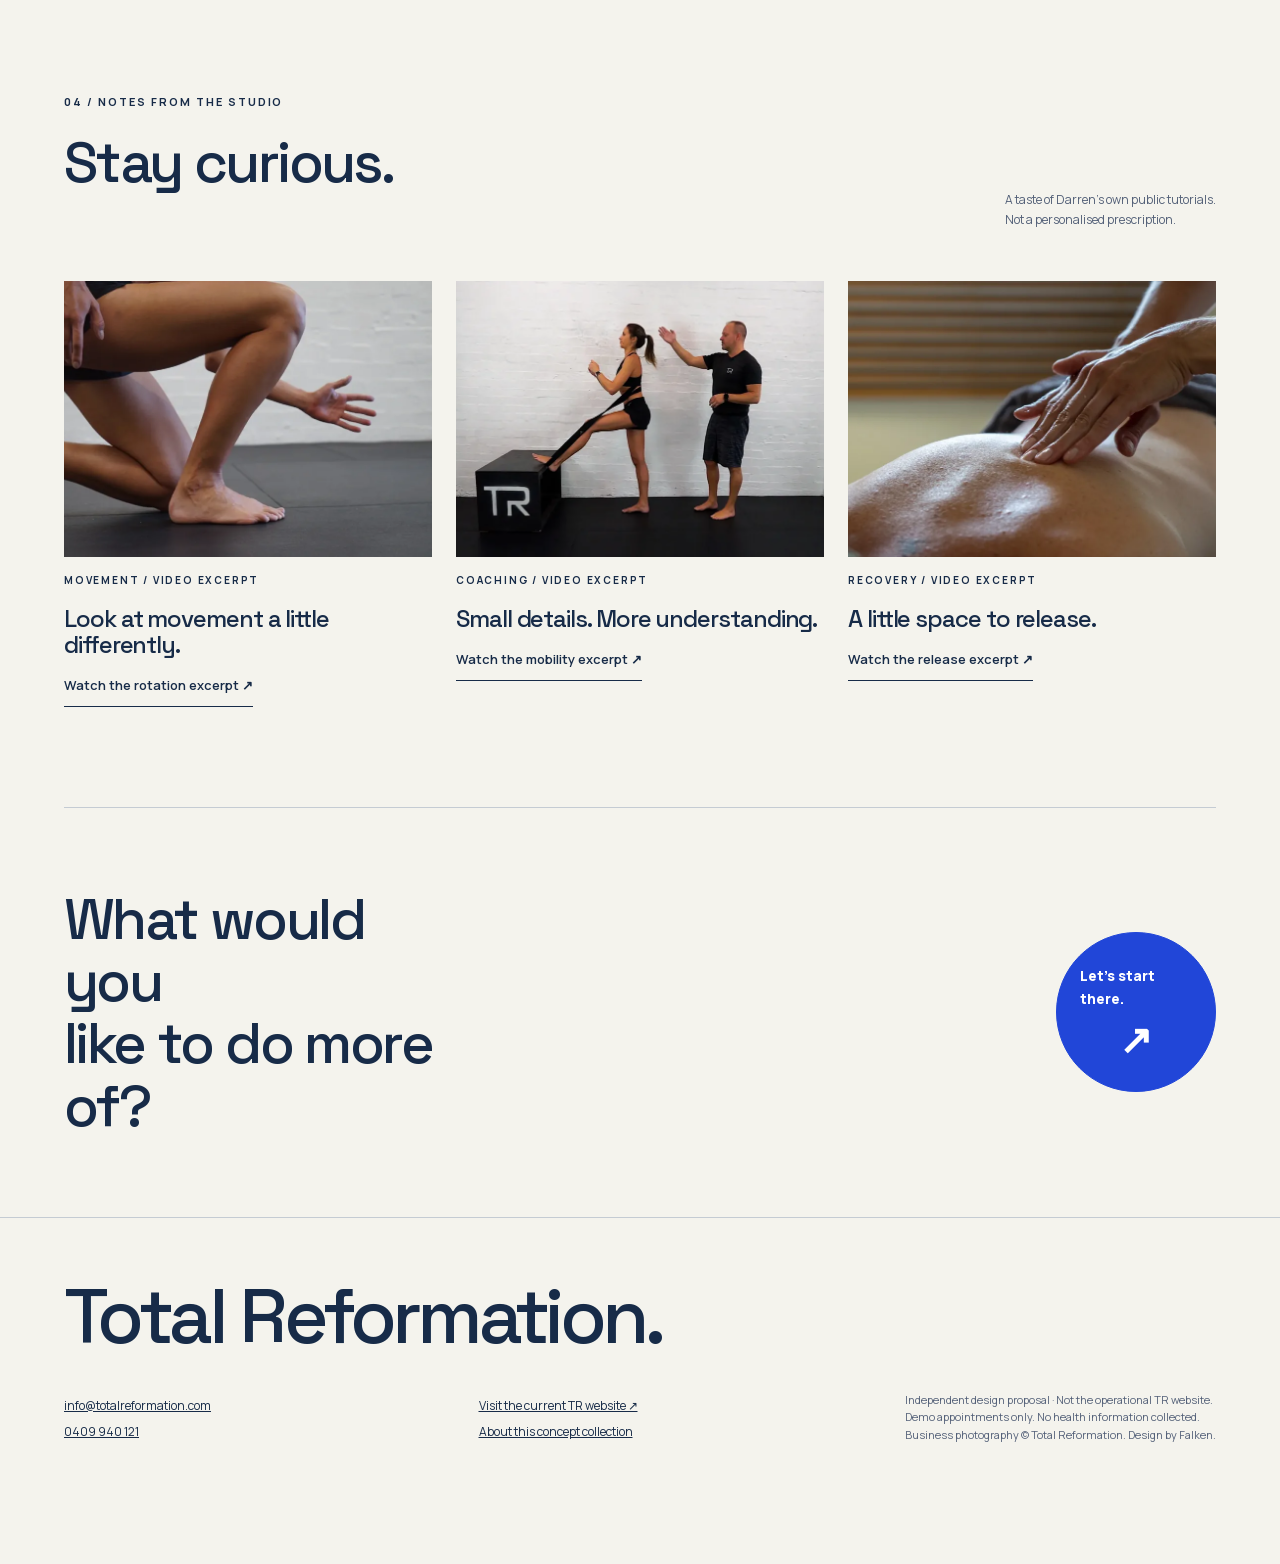
==== commit b7ec9aaf: "Match Fieldwork trainer portrait sizes and framing" ====
--- a/fieldwork/index.html
+++ b/fieldwork/index.html
@@ -3,6 +3,6 @@
 <div class="field-stripe" aria-label="Our focus"><span>Understand your movement</span><i aria-hidden="true">↗</i><span>Build your confidence</span><i aria-hidden="true">↗</i><span>Keep doing what you love</span></div>
 <section id="approach" class="section wrap"><div class="field-intro"><div><span class="eyebrow">01 / A different kind of training</span><p class="muted small">Your body is not a template.<br>Your training shouldn’t be either.</p></div><h2>Less chasing numbers.<br><span>More finding your stride.</span></h2></div><div class="grid-2" style="margin-top:45px"><img class="field-method-photo" src="../assets/img/cable-lunge.webp" srcset="../assets/img/cable-lunge-600.webp 600w, ../assets/img/cable-lunge-1000.webp 1000w, ../assets/img/cable-lunge.webp 1440w" sizes="(max-width: 650px) 90vw, 650px" width="600" height="900" loading="lazy" alt="A client practising a cable movement in the TR studio"><div><div class="field-service"><span class="num">01</span><div><h3>Move with purpose.</h3><p>Individual coaching that starts with how you move and what you want to do. Build the foundations before adding the challenge.</p></div><button data-book="Private training" aria-label="Explore private training">↗</button></div><div class="field-service"><span class="num">02</span><div><h3>Make room to recover.</h3><p>Remedial massage and hands-on attention. A chance to discuss what you’re feeling, not push through it.</p></div><button data-book="Remedial massage" aria-label="Explore remedial massage">↗</button></div><div class="field-service"><span class="num">03</span><div><h3>Take it into your week.</h3><p>A clear plan, familiar videos and a simple way to tell your trainer how things are going. Explore the companion concept.</p></div><button data-finder aria-label="Explore a plan for your week">↗</button></div><p class="small muted" style="margin-top:24px">Not sure which service fits? Start with a conversation, not a self-diagnosis.</p></div></div></section>
 <section class="field-blue section"><div class="wrap grid-2"><div><span class="eyebrow">02 / The space between sessions</span><h2>The good work<br>doesn’t stop<br>at the door.</h2><p class="lede">Your next session. Your trainer’s notes. The little wins that matter to you. One place to keep moving forward.</p><a class="btn light" href="../app/">Meet your companion <span class="arrow">↗</span></a></div><div class="notebook"><span class="eyebrow">Your field notes · illustrative demo</span><div class="day">A little, often.</div><p class="small">Your goal: make the weekend walk feel easier.</p><div class="notebook-row"><b>MON</b><div>In the studio<br><small>Time with your trainer</small></div><span>↗</span></div><div class="notebook-row"><b>WED</b><img src="../assets/video/rotation-flow.jpg" width="66" height="48" loading="lazy" alt="Preview of Darren’s movement tutorial"><div>Your home practice<br><small>Your trainer’s video, ready</small></div></div><div class="notebook-row"><b>FRI</b><div>A quick check-in<br><small>How did your week feel?</small></div><span>○</span></div><a class="text-link" href="../app/">Try the connected week ↗</a></div></div></section>
-<section id="people" class="section wrap"><div class="section-head"><div><span class="eyebrow">03 / People, not a programme</span><h2>In your corner.</h2></div><p class="muted">Darren and Emma bring training and remedial massage together. The starting point is you.</p></div><div class="grid-2"><article class="flex" style="align-items:start"><img src="../assets/img/darren-portrait.webp" srcset="../assets/img/darren-portrait-600.webp 600w, ../assets/img/darren-portrait-1000.webp 1000w, ../assets/img/darren-portrait.webp 1400w" sizes="(max-width: 650px) 90vw, 650px" width="180" height="200" loading="lazy" alt="Darren" style="width:38%;border-radius:80px 0 0 0"><div><h3>Darren</h3><span class="eyebrow">Movement & training</span><p class="small muted">A considered approach to movement, with attention to the details that are easy to miss on your own.</p><button class="text-link" data-book="Private training" style="background:none;border:0;border-bottom:1px solid;color:inherit">Explore training ↗</button></div></article><article class="flex" style="align-items:start"><img src="../assets/img/emma-portrait.webp" srcset="../assets/img/emma-portrait-600.webp 600w, ../assets/img/emma-portrait-1000.webp 1000w, ../assets/img/emma-portrait.webp 1400w" sizes="(max-width: 650px) 90vw, 650px" width="180" height="200" loading="lazy" alt="Emma" style="width:38%;border-radius:80px 0 0 0"><div><h3>Emma</h3><span class="eyebrow">Care & recovery</span><p class="small muted">A personal, hands-on space to talk through what your body needs and make time for recovery.</p><button class="text-link" data-book="Remedial massage" style="background:none;border:0;border-bottom:1px solid;color:inherit">Explore massage ↗</button></div></article></div></section>
+<section id="people" class="section wrap"><div class="section-head"><div><span class="eyebrow">03 / People, not a programme</span><h2>In your corner.</h2></div><p class="muted">Darren and Emma bring training and remedial massage together. The starting point is you.</p></div><div class="grid-2"><article class="field-person"><img src="../assets/img/darren-portrait.webp" srcset="../assets/img/darren-portrait-600.webp 600w, ../assets/img/darren-portrait-1000.webp 1000w, ../assets/img/darren-portrait.webp 1400w" sizes="(max-width: 650px) 90vw, 650px" width="180" height="200" loading="lazy" alt="Darren" class="field-person-portrait"><div><h3>Darren</h3><span class="eyebrow">Movement & training</span><p class="small muted">A considered approach to movement, with attention to the details that are easy to miss on your own.</p><button class="text-link" data-book="Private training" style="background:none;border:0;border-bottom:1px solid;color:inherit">Explore training ↗</button></div></article><article class="field-person"><img src="../assets/img/emma-portrait.webp" srcset="../assets/img/emma-portrait-600.webp 600w, ../assets/img/emma-portrait-1000.webp 1000w, ../assets/img/emma-portrait.webp 1400w" sizes="(max-width: 650px) 90vw, 650px" width="180" height="200" loading="lazy" alt="Emma" class="field-person-portrait"><div><h3>Emma</h3><span class="eyebrow">Care & recovery</span><p class="small muted">A personal, hands-on space to talk through what your body needs and make time for recovery.</p><button class="text-link" data-book="Remedial massage" style="background:none;border:0;border-bottom:1px solid;color:inherit">Explore massage ↗</button></div></article></div></section>
 <section class="wrap section" style="padding-top:0"><div class="section-head"><div><span class="eyebrow">04 / Notes from the studio</span><h2>Stay curious.</h2></div><p class="small muted">A taste of Darren’s own public tutorials.<br>Not a personalised prescription.</p></div><div class="grid-3"><article class="journal-card"><img src="../assets/img/twist.webp" srcset="../assets/img/twist-600.webp 600w, ../assets/img/twist-1000.webp 1000w, ../assets/img/twist.webp 1800w" sizes="(max-width: 650px) 90vw, 650px" width="700" height="450" loading="lazy" alt="Close-up of a controlled floor movement"><span class="eyebrow">Movement / video excerpt</span><h3>Look at movement a little differently.</h3><button data-video="rotation-flow" data-title="Exploring rotation">Watch the rotation excerpt ↗</button></article><article class="journal-card"><img src="../assets/img/box-coach.webp" srcset="../assets/img/box-coach-600.webp 600w, ../assets/img/box-coach-1000.webp 1000w, ../assets/img/box-coach.webp 1800w" sizes="(max-width: 650px) 90vw, 650px" width="700" height="450" loading="lazy" alt="Trainer coaching a client on a box"><span class="eyebrow">Coaching / video excerpt</span><h3>Small details. More understanding.</h3><button data-video="box-mobility" data-title="Box mobility, with Darren">Watch the mobility excerpt ↗</button></article><article class="journal-card"><img src="../assets/img/massage.webp" srcset="../assets/img/massage-600.webp 600w, ../assets/img/massage-1000.webp 1000w, ../assets/img/massage.webp 1800w" sizes="(max-width: 650px) 90vw, 650px" width="700" height="450" loading="lazy" alt="Hands-on massage treatment"><span class="eyebrow">Recovery / video excerpt</span><h3>A little space to release.</h3><button data-video="fascial-release" data-title="A look at fascial release">Watch the release excerpt ↗</button></article></div></section>
 <section class="field-last wrap"><h2>What would you<br>like to do more of?</h2><button class="btn" data-finder>Let’s start there.<span class="arrow">↗</span></button></section></main><footer class="site-footer"><div class="wrap"><div class="footer-brand">Total Reformation.</div><div class="footer-bottom"><div><a href="mailto:info@totalreformation.com">info@totalreformation.com</a><br><a href="tel:+61409940121">0409 940 121</a></div><div><a href="https://www.totalreformation.com/" target="_blank" rel="noopener">Visit the current TR website ↗</a><br><a href="../#design-notes">About this concept collection</a></div><p class="demo-note">Independent design proposal · Not the operational TR website.<br>Demo appointments only. No health information collected.<br>Business photography © Total Reformation. Design by Falken.</p></div></div></footer><script src="../assets/core.js"></script></body></html>
--- a/assets/directions.css
+++ b/assets/directions.css
@@ -1,5 +1,8 @@
 /* Three independent art directions, not three skins of one layout. */
 /* FIELDWORK — editorial, asymmetric, blue ink. */
+.field-person{display:grid;grid-template-columns:minmax(0,38%) minmax(0,1fr);gap:14px;align-items:start}
+.field-person>.field-person-portrait{display:block;width:100%;height:auto;aspect-ratio:6/5;object-fit:cover;object-position:center;border-radius:80px 0 0 0}
+
 .fieldwork{--paper:#f4f3ed;--ink:#172b48;--accent:#2146d8;--muted:#536078;--line:#c4cbd3}.fieldwork .site-nav{border-bottom:1px solid var(--line)}.field-topline{display:flex;justify-content:space-between;font-size:10px;letter-spacing:.18em;text-transform:uppercase;padding:24px 0 0}.field-hero{position:relative;padding-top:28px}.field-title{font-size:clamp(68px,10.1vw,154px);line-height:.91;letter-spacing:-.075em;margin:15px 0 32px;position:relative;z-index:2;font-weight:700;max-width:10ch}.field-title span{color:var(--accent)}.field-hero-grid{display:grid;grid-template-columns:1.03fr 1fr;gap:50px;align-items:start}.field-hero-copy{padding:0 0 35px;position:relative}.field-hero-copy .lede{font-size:17px;max-width:34ch}.field-photo{margin-top:-124px;position:relative}.field-photo>img{width:100%;height:540px;object-fit:cover;object-position:50% 45%;border-radius:160px 0 0 0}.field-stamp{position:absolute;right:-18px;top:42px;width:108px;height:108px;background:#e7ef80;color:#243517;border-radius:50%;display:flex;flex-direction:column;align-items:center;justify-content:center;text-align:center;transform:rotate(10deg);font:700 11px/1.4 var(--display);letter-spacing:.06em}.field-stamp span{font-size:24px;line-height:1.2}.field-note{display:flex;gap:15px;align-items:center;margin-top:35px;border-top:1px solid var(--line);padding-top:20px;max-width:370px}.field-note img{width:49px;height:49px;border-radius:50%;object-fit:cover}.field-note p{font-size:11px;margin:0}.field-stripe{margin-top:50px;background:var(--accent);color:var(--on-accent);display:flex;justify-content:space-around;align-items:center;gap:22px;padding:21px 5%;font:500 16px var(--display);letter-spacing:-.02em}.field-stripe i{font-size:24px;font-style:normal}.field-intro{display:grid;grid-template-columns:.7fr 1.3fr;gap:50px}.field-intro h2{font-size:clamp(36px,4.6vw,68px);line-height:1.14}.field-intro h2 span{color:var(--accent)}.field-service{border-top:1px solid var(--ink);padding:28px 0;display:grid;grid-template-columns:50px 1fr auto;gap:25px;align-items:start}.field-service h3{font-family:var(--display);font-size:34px}.field-service p{font-size:14px;max-width:48ch;margin-bottom:0}.field-service button{border:1px solid var(--ink);color:var(--ink);background:transparent;width:46px;height:46px;border-radius:50%;font-size:23px}.field-service button:hover{background:var(--accent);color:var(--on-accent)}.field-service .num{font-size:12px;color:var(--accent);padding-top:6px}.field-method-photo{width:100%;height:590px;object-fit:cover;object-position:center;border-radius:0 140px 0 0}.field-blue{background:var(--accent);color:var(--on-accent)}.field-blue .eyebrow,.field-blue .demo-note{color:var(--on-accent)}.field-blue .grid-2{align-items:center}.field-blue h2{font-size:clamp(44px,5vw,76px)}.notebook{background:var(--paper);color:var(--ink);transform:rotate(2deg);border-radius:5px;padding:34px;box-shadow:15px 20px 0 #142e9a;max-width:480px;margin-inline:auto}.notebook .eyebrow{color:var(--accent)}.notebook .day{font:700 35px var(--display);letter-spacing:-.05em;margin:12px 0 22px}.notebook-row{display:flex;align-items:center;gap:16px;padding:15px 0;border-top:1px solid var(--line);font-size:13px}.notebook-row b{font-size:12px;color:var(--accent)}.notebook-row img{width:66px;height:48px;object-fit:cover;border-radius:4px}.notebook-row span{margin-left:auto}.journal-card{position:relative}.journal-card img{width:100%;aspect-ratio:4/3;object-fit:cover;transition:filter .3s}.journal-card:hover img{filter:contrast(1.1)}.journal-card h3{font-family:var(--display);font-size:24px;margin:18px 0 12px}.journal-card button{border:0;background:none;color:var(--ink);padding:5px 0 10px;border-bottom:1px solid currentColor;text-align:left;font-weight:600;font-size:13px}.journal-card .eyebrow{margin:15px 0 4px;font-size:10px}.field-last{border-top:1px solid var(--line);padding-block:80px;display:flex;justify-content:space-between;align-items:center;gap:40px}.field-last h2{max-width:11ch;margin:0}.field-last .btn{border-radius:50%;width:160px;height:160px;font-size:14px;text-align:left;flex-direction:column;gap:10px;flex-shrink:0}.field-last .arrow{font-size:40px}html[data-theme=ink] .fieldwork{--paper:#e9edf1;--ink:#172b48;--accent:#172b48;--muted:#4b596e;--line:#bbc5d1}
 /* STILL — a photographic invitation, warm dark and generous quiet. */
 .still{--paper:#f2eee6;--ink:#352b26;--muted:#6a5b52;--line:#c9bfb4;--accent:#a9451d;--on-accent:#fff;--display:Editorial,Georgia,serif;--card:#fffaf1}.still .site-nav{height:92px}.still .brand{letter-spacing:.07em;text-transform:uppercase;font-weight:600;font-size:11px}.still .brand-mark{border-radius:0;border:0;font-family:Editorial,serif;font-size:30px;letter-spacing:-.12em}.still .btn{border-radius:0;text-transform:uppercase;letter-spacing:.09em;font-size:10px;padding:17px 23px}.still-hero{margin:0 24px;min-height:680px;height:calc(100svh - 118px);max-height:950px;position:relative;isolation:isolate;background:#332a24;color:#fff4e7;display:flex;align-items:end;overflow:hidden}.still-hero>img{position:absolute;inset:0;width:100%;height:100%;object-fit:cover;object-position:65% 50%;z-index:-2}.still-hero:after{content:'';position:absolute;inset:0;z-index:-1;background:linear-gradient(90deg,#241910ed,#24191080 50%,#24191020),linear-gradient(0deg,#241910a0,transparent 60%)}.still-hero-inner{padding:75px clamp(28px,6vw,110px);width:100%}.still-hero h1{font-size:clamp(66px,7.8vw,116px);line-height:.98;max-width:12ch;font-weight:400;letter-spacing:-.035em;margin-bottom:30px}.still-hero .lede{font-size:16px;max-width:37ch}.still-hero .btn{background:#f4eee4;color:#352b26;border-color:#f4eee4}.still-hero-aside{position:absolute;right:50px;bottom:75px;writing-mode:vertical-rl;font-size:10px;letter-spacing:.2em}.still-quote{text-align:center;padding:120px 20px;max-width:900px;margin:auto}.still-quote h2{font-size:clamp(39px,5vw,68px);line-height:1.18;font-weight:400;letter-spacing:-.035em}.still-quote p{margin-inline:auto;max-width:51ch;font-size:15px}.still-mark{font-family:Editorial,serif;font-size:48px;color:var(--accent);margin-bottom:25px}.still-services{display:grid;grid-template-columns:1.1fr .9fr;gap:9vw;align-items:center}.still-services figure img{width:100%;height:680px;object-fit:cover}.still-services h2{font-size:clamp(45px,5vw,70px);font-weight:400}.still-option{padding:25px 0;border-top:1px solid var(--line)}.still-option h3{font:400 29px var(--display);letter-spacing:-.02em}.still-option p{font-size:13px;max-width:42ch}.still-option button{border:0;border-bottom:1px solid currentColor;color:inherit;background:none;padding:8px 0;font-size:11px;font-weight:800}.still-dark{background:#332c27;color:#f5eee3;--line:#796b61;--muted:#c9bcb0}.still-dark h2{font-weight:400}.still-dark .grid-2{align-items:center;gap:9vw}.still-dark img{width:100%;height:530px;object-fit:cover}.still-ritual{margin:30px 0}.still-ritual>div{display:grid;grid-template-columns:40px 1fr;gap:16px;border-top:1px solid var(--line);padding:20px 0}.still-ritual b{font-weight:400;font-size:12px;color:#eebaa1}.still-ritual h3{font:400 24px var(--display);margin:0 0 8px}.still-ritual p{color:var(--muted);font-size:12px;margin:0}.still-team{display:grid;grid-template-columns:1fr 1fr;gap:24px}.still-person{position:relative;background:#e5dcd0;padding:30px 30px 0;display:flex;align-items:end;gap:22px}.still-person img{width:48%;height:270px;object-fit:cover;mix-blend-mode:multiply}.still-person div{padding-bottom:30px}.still-person h3{font:400 35px var(--display);margin-bottom:10px}.still-person p{font-size:12px;max-width:22ch}.still-companion{display:grid;grid-template-columns:1fr 1fr;gap:70px;align-items:center}.still-card{background:#e6dccd;padding:50px;border-radius:200px 200px 8px 8px;min-height:500px;display:flex;align-items:center;justify-content:center}.still-pocket{background:#fffdf8;box-shadow:0 20px 60px #352b2620;padding:30px;width:280px;border-radius:24px;transform:rotate(-5deg)}.still-pocket h3{font-family:var(--display);font-size:35px;font-weight:400;margin:20px 0}.still-pocket .tiny-line{height:3px;width:100%;background:#e5ddd3;margin:15px 0}.still-pocket .tiny-line:before{content:'';display:block;background:#ac4e28;width:60%;height:100%}.still-pocket p{font-size:12px}.still-pocket img{height:120px;width:100%;object-fit:cover;border-radius:8px}.still-end{text-align:center;padding:100px 0}.still-end h2{font-weight:400;font-size:clamp(48px,6vw,80px);max-width:12ch;margin-inline:auto}html[data-theme=stone] .still{--paper:#eeeae3;--ink:#263b39;--accent:#315d56;--muted:#526864;--line:#bac6c0}.still .site-footer .footer-brand{font-family:Editorial,serif;font-weight:400;letter-spacing:-.03em}
